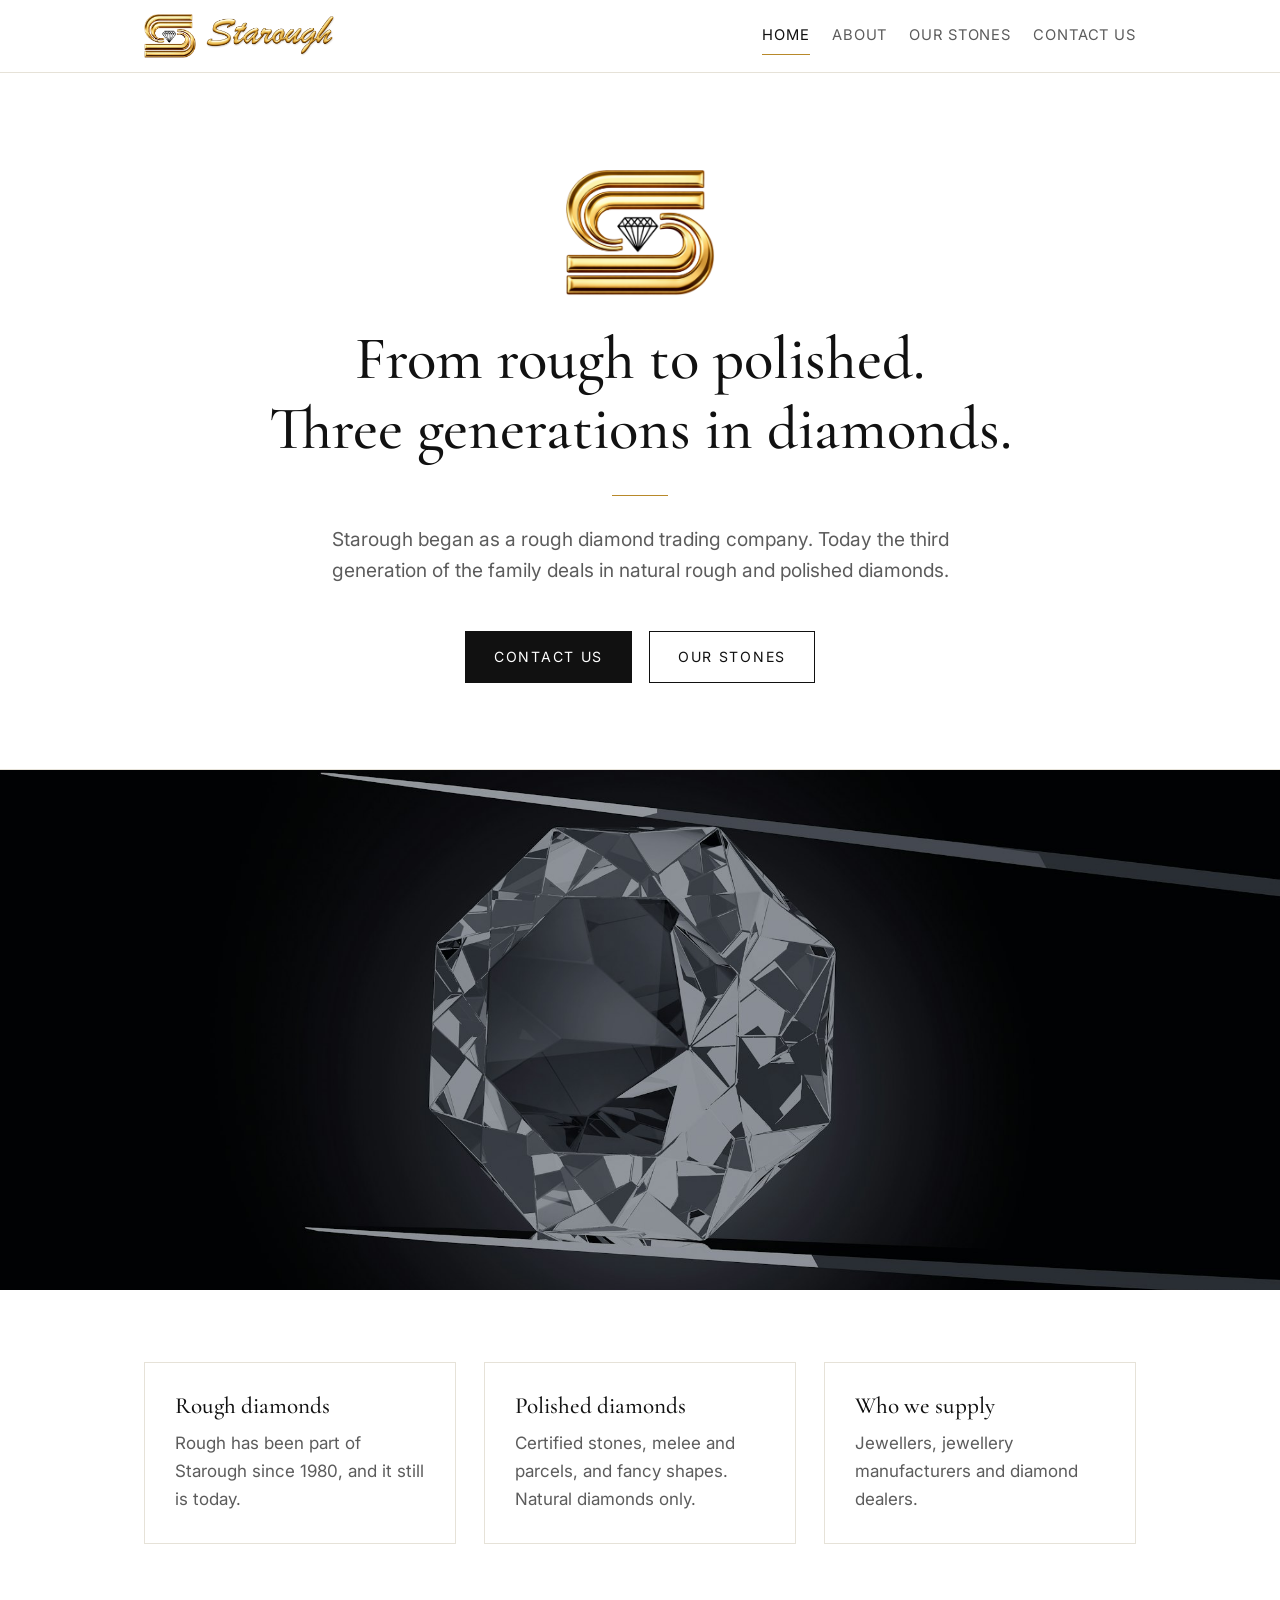
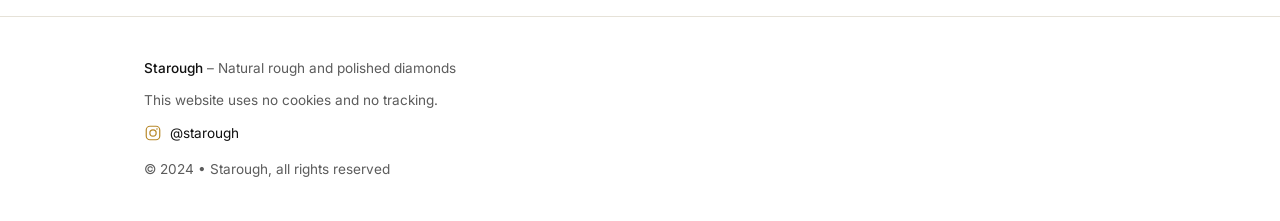
==== index.html @ c6b20c92 "Starough website: 4 pages, logo, photos, contact map, enquiry form (switched off) Co-Authored-By: Cl" ====
<!doctype html>
<html lang="en">
<head>
<meta charset="utf-8">
<meta name="viewport" content="width=device-width, initial-scale=1">
<title>Starough · Natural rough and polished diamonds</title>
<meta name="description" content="Starough: natural rough and polished diamonds.">
<link rel="preconnect" href="https://fonts.googleapis.com">
<link rel="preconnect" href="https://fonts.gstatic.com" crossorigin>
<link href="https://fonts.googleapis.com/css2?family=Cormorant+Garamond:wght@500&family=Inter:wght@400;500&display=swap" rel="stylesheet">
<link rel="stylesheet" href="style.css">
<link rel="icon" type="image/png" sizes="64x64" href="favicon.png">
<link rel="icon" type="image/png" sizes="256x256" href="favicon-256.png">
<link rel="apple-touch-icon" href="apple-touch-icon.png">
</head>
<body>
<header class="site">
  <div class="wrap">
    <a class="brand" href="index.html" aria-label="Starough home">
      <img src="logo.png" alt="" onerror="this.style.display='none'">
      <img class="name" src="name.png" alt="Starough">
    </a>
    <nav>
      <a href="index.html" aria-current="page">Home</a>
      <a href="about.html">About</a>
      <a href="stones.html">Our stones</a>
      <a href="contact.html">Contact Us</a>
    </nav>
  </div>
</header>
<main>
<section class="hero">
  <div class="wrap">
    <img class="hero-logo" src="logo.png" alt="" onerror="this.style.display='none'">
    <h1>From rough to polished.<br>Three generations in diamonds.</h1>
    <hr class="rule">
    <p class="lead">Starough began as a rough diamond trading company. Today the third generation of the family deals in natural rough and polished diamonds.</p>
    <a class="btn solid" href="contact.html">Contact us</a>
    <a class="btn" href="stones.html">Our stones</a>
  </div>
</section>
<div class="photo-band"><img src="images/home-hero.jpg" alt="A polished diamond held in tweezers"></div>
<section>
  <div class="wrap grid">
    <div class="card">
      <h3>Rough diamonds</h3>
      <p class="muted">Rough has been part of Starough since 1980, and it still is today.</p>
    </div>
    <div class="card">
      <h3>Polished diamonds</h3>
      <p class="muted">Certified stones, melee and parcels, and fancy shapes. Natural diamonds only.</p>
    </div>
    <div class="card">
      <h3>Who we supply</h3>
      <p class="muted">Jewellers, jewellery manufacturers and diamond dealers.</p>
    </div>
  </div>
</section>
</main>
<footer class="site">
  <div class="wrap">
    <div><strong>Starough</strong> – Natural rough and polished diamonds</div>
    <div>This website uses no cookies and no tracking.</div>
    <div><a class="insta" href="https://www.instagram.com/starough/" target="_blank" rel="noopener"><svg viewBox="0 0 24 24" width="18" height="18" aria-hidden="true"><rect x="3" y="3" width="18" height="18" rx="5" fill="none" stroke="currentColor" stroke-width="1.6"/><circle cx="12" cy="12" r="4.2" fill="none" stroke="currentColor" stroke-width="1.6"/><circle cx="17.3" cy="6.7" r="1.1" fill="currentColor"/></svg><span>@starough</span></a></div>
    <div>© 2024 • Starough, all rights reserved</div>
  </div>
</footer>
</body>
</html>
---- style.css ----
/* Starough website — white, black, thin gold */
:root {
  --ink: #111111;
  --muted: #5c5c5c;
  --line: #e6e2d8;
  --gold: #b8892a;
  --paper: #ffffff;
  --soft: #faf8f3;
  --todo: #fff3b0;
}
* { box-sizing: border-box; }
html { -webkit-text-size-adjust: 100%; }
body {
  margin: 0;
  background: var(--paper);
  color: var(--ink);
  font-family: "Inter", system-ui, -apple-system, "Segoe UI", sans-serif;
  font-size: 17px;
  line-height: 1.65;
}
a { color: var(--ink); text-decoration-color: var(--gold); text-underline-offset: 3px; }
a:hover { color: var(--gold); }
h1, h2, h3 {
  font-family: "Cormorant Garamond", Georgia, serif;
  font-weight: 500;
  line-height: 1.15;
  margin: 0 0 0.5em;
}
h1 { font-size: clamp(2.4rem, 6vw, 3.8rem); }
h2 { font-size: clamp(1.8rem, 4vw, 2.4rem); }
h3 { font-size: 1.45rem; }
p { margin: 0 0 1em; }
.wrap { max-width: 1040px; margin: 0 auto; padding: 0 24px; }

/* Header */
header.site {
  border-bottom: 1px solid var(--line);
  position: sticky; top: 0; background: rgba(255,255,255,0.96); z-index: 10;
}
header.site .wrap { display: flex; align-items: center; justify-content: space-between; gap: 16px; min-height: 72px; flex-wrap: wrap; }
.brand { display: flex; align-items: center; gap: 10px; text-decoration: none; }
.brand img { height: 44px; width: auto; }
.brand span {
  font-family: "Brush Script MT", "Brush Script Std", cursive; font-size: 2.8rem; letter-spacing: 0.01em;
  padding: 2px 6px; line-height: 1;
  color: #c8962e; /* fallback for old browsers */
  /* polished gold tubes, like the logo: two bright bands of light with deep bronze between */
  background: linear-gradient(180deg,
    #4a2a02 0%, #a8690f 10%, #f7d06a 24%, #fffbe8 31%, #ffd25e 38%,
    #b2730f 50%, #6e4106 55%, #c98d21 64%, #ffe39a 76%, #fff4cf 80%,
    #d79a2a 90%, #5a3404 100%);
  -webkit-background-clip: text; background-clip: text;
  -webkit-text-fill-color: transparent;
  -webkit-text-stroke: 0.9px #5e3805;
  filter: drop-shadow(0 -0.5px 0 rgba(255, 245, 205, 0.9))
          drop-shadow(0 1.5px 0 #6b3f05)
          drop-shadow(0 4px 4px rgba(60, 35, 0, 0.35));
}
.brand img, .hero-logo { mix-blend-mode: multiply; }
nav { display: flex; gap: 22px; flex-wrap: wrap; }
nav a { text-decoration: none; font-size: 0.92rem; letter-spacing: 0.06em; text-transform: uppercase; color: var(--muted); padding: 6px 0; border-bottom: 1px solid transparent; }
nav a:hover, nav a[aria-current="page"] { color: var(--ink); border-bottom-color: var(--gold); }

/* Hero */
.hero { padding: 96px 0 80px; text-align: center; border-bottom: 1px solid var(--line); }
.hero p.lead { font-size: 1.2rem; color: var(--muted); max-width: 620px; margin: 0 auto 2em; }
.eyebrow { font-size: 0.8rem; letter-spacing: 0.22em; text-transform: uppercase; color: var(--gold); margin-bottom: 1.2em; }
.rule { width: 56px; height: 1px; background: var(--gold); margin: 0 auto 28px; border: 0; }
.btn { display: inline-block; padding: 13px 28px; border: 1px solid var(--ink); text-decoration: none; font-size: 0.88rem; letter-spacing: 0.12em; text-transform: uppercase; margin: 6px; }
.btn.solid { background: var(--ink); color: #fff; }
.btn.solid:hover { background: var(--gold); border-color: var(--gold); color: #fff; }
.btn:hover { border-color: var(--gold); }

/* Sections */
section { padding: 72px 0; }
section.soft { background: var(--soft); border-top: 1px solid var(--line); border-bottom: 1px solid var(--line); }
.page-head { padding: 72px 0 40px; text-align: center; }
.page-head p { color: var(--muted); max-width: 640px; margin: 0 auto; }
.grid { display: grid; gap: 28px; grid-template-columns: repeat(auto-fit, minmax(260px, 1fr)); }
.card { border: 1px solid var(--line); padding: 30px; background: #fff; }
.card h3 { margin-bottom: 0.4em; }
.card p:last-child { margin-bottom: 0; }
.muted { color: var(--muted); }
.note { border-left: 2px solid var(--gold); padding: 4px 0 4px 18px; color: var(--muted); }
ul.plain { list-style: none; padding: 0; margin: 0 0 1em; }
ul.plain li { padding: 8px 0; border-bottom: 1px solid var(--line); }
.two { display: grid; gap: 48px; grid-template-columns: repeat(auto-fit, minmax(300px, 1fr)); align-items: start; }
dl.office { margin: 0; }
dl.office dt { font-size: 0.78rem; letter-spacing: 0.16em; text-transform: uppercase; color: var(--gold); margin-top: 14px; }
dl.office dd { margin: 2px 0 0; }

/* Details still to fill in — remove this highlight once real details are in */
.todo { background: var(--todo); padding: 0 4px; }

/* Footer */
footer.site { border-top: 1px solid var(--line); padding: 40px 0; font-size: 0.85rem; color: var(--muted); }
footer.site .wrap { display: grid; gap: 10px; }
footer.site strong { color: var(--ink); font-weight: 500; }

@media (max-width: 600px) {
  body { font-size: 16px; }
  .wrap { padding: 0 16px; }
  .hero { padding: 64px 0 56px; }
  section { padding: 52px 0; }
  nav { gap: 16px; }
}

.hero-logo { width: 150px; height: auto; display: block; margin: 0 auto 28px; }
.brand img.name { height: 40px; mix-blend-mode: normal; }
@media (max-width: 600px) { .brand img { height: 36px; } .brand img.name { height: 32px; } }

/* Contact map */
figure.map { margin: 0; border: 1px solid var(--line); background: var(--soft); }
figure.map svg { display: block; width: 100%; height: auto; }
.land { fill: #e9e4d8; stroke: #fff; stroke-width: 0.6; }
.hl { fill: #e4cf98; stroke: #fff; stroke-width: 0.6; }
.pin { cursor: pointer; outline: none; }
.pin .dot { fill: var(--gold); stroke: #fff; stroke-width: 2.5; }
.pin .halo { fill: transparent; }
.pin .pulse { fill: none; stroke: var(--gold); stroke-width: 2; opacity: 0; }
.pin text { font-family: "Inter", sans-serif; font-size: 17px; letter-spacing: 0.06em; fill: var(--muted); paint-order: stroke; stroke: #faf8f3; stroke-width: 5px; }
.pin:hover .dot, .pin:focus-visible .dot, .pin.on .dot { fill: var(--ink); }
.pin.on text, .pin:hover text { fill: var(--ink); font-weight: 500; }
.pin.on .pulse { animation: pulse 2s ease-out infinite; }
@keyframes pulse { 0% { r: 8; opacity: .9; } 100% { r: 26; opacity: 0; } }
@media (prefers-reduced-motion: reduce) { .pin.on .pulse { animation: none; } }
.tabs { display: flex; flex-wrap: wrap; gap: 8px; margin: 24px 0; }
.tab { font: inherit; font-size: 0.85rem; letter-spacing: 0.1em; text-transform: uppercase; background: #fff; color: var(--muted); border: 1px solid var(--line); padding: 10px 18px; cursor: pointer; }
.tab:hover { border-color: var(--gold); color: var(--ink); }
.tab[aria-selected="true"] { background: var(--ink); border-color: var(--ink); color: #fff; }
.places { display: grid; gap: 20px; }
.place { border: 1px solid var(--line); border-top: 2px solid var(--gold); padding: 28px 30px; max-width: 560px; animation: fadein .35s ease; }
.place h3 { margin-bottom: 0.1em; }
.place .co { color: var(--muted); margin-bottom: 0.4em; }
@keyframes fadein { from { opacity: 0; transform: translateY(6px); } to { opacity: 1; transform: none; } }
@media (max-width: 600px) { .pin text { font-size: 36px; stroke-width: 8px; } .pin .dot { r: 13; } .tab { flex: 1 1 40%; } .place { padding: 22px; } }

/* contact: all four addresses shown */
.places { grid-template-columns: repeat(auto-fit, minmax(220px, 1fr)); margin-top: 28px; }
.place { max-width: none; animation: none; transition: border-color .2s, box-shadow .2s; }
.place.on { border-color: var(--gold); box-shadow: 0 0 0 1px var(--gold); }
.pin.static { cursor: default; pointer-events: none; }

/* Enquiry form */
.enquiry { border: 1px solid var(--line); border-top: 2px solid var(--gold); padding: 36px; }
.fgrid { display: grid; gap: 18px 24px; grid-template-columns: repeat(auto-fit, minmax(240px, 1fr)); margin: 24px 0 8px; }
.enquiry label { display: block; font-size: 0.78rem; letter-spacing: 0.12em; text-transform: uppercase; color: var(--muted); }
.enquiry input:not([type=checkbox]), .enquiry select, .enquiry textarea {
  display: block; width: 100%; margin-top: 6px; font: inherit; font-size: 16px; color: var(--ink);
  background: #fff; border: 1px solid var(--line); border-radius: 0; padding: 11px 12px; text-transform: none; letter-spacing: normal; }
.enquiry input:focus, .enquiry select:focus, .enquiry textarea:focus { outline: none; border-color: var(--gold); box-shadow: 0 0 0 1px var(--gold); }
.enquiry fieldset { border: 0; padding: 0; margin: 18px 0; display: flex; flex-wrap: wrap; gap: 10px 24px; }
.enquiry legend { font-size: 0.78rem; letter-spacing: 0.12em; text-transform: uppercase; color: var(--muted); margin-bottom: 10px; padding: 0; }
.enquiry label.check { display: flex; align-items: center; gap: 8px; text-transform: none; letter-spacing: normal; font-size: 1rem; color: var(--ink); }
.enquiry label.check input { accent-color: var(--gold); width: 18px; height: 18px; }
.enquiry label.full { margin-bottom: 14px; }
.enquiry .small { font-size: 0.85rem; }
.enquiry .btn { margin: 4px 0 0; cursor: pointer; font: inherit; font-size: 0.88rem; letter-spacing: 0.12em; }
.enquiry .btn:disabled { opacity: .6; cursor: wait; }
.form-msg { margin: 14px 0 0; min-height: 1.4em; }
.form-msg.ok { color: #2f6b3a; } .form-msg.err { color: #9a3b1b; }
.hp { position: absolute; left: -9999px; }
@media (max-width: 600px) { .enquiry { padding: 22px 18px; } }
@media (max-width: 600px) { nav { gap: 14px; } nav a { font-size: 0.78rem; letter-spacing: 0.04em; } }
h1.eyebrow { font-family: "Inter", system-ui, sans-serif; font-size: 0.8rem; font-weight: 400; line-height: 1.4; margin: 0; }
.story .wrap > * { max-width: 760px; }
.story p { font-size: 1.05rem; }
.grid-2 { grid-template-columns: repeat(auto-fit, minmax(min(100%, 420px), 1fr)); }

/* Photos */
figure { margin: 0; }
.photo-band { height: clamp(240px, 42vw, 520px); overflow: hidden; background: #000; }
.photo-band img, .banner img, .split img, .card-img img, .side-photo img { display: block; width: 100%; height: 100%; object-fit: cover; }
.banner { height: clamp(200px, 32vw, 400px); overflow: hidden; margin-bottom: 8px; }
.split { display: grid; grid-template-columns: 1fr 1fr; gap: 12px; margin-bottom: 24px; }
.split figure { position: relative; height: clamp(160px, 26vw, 320px); overflow: hidden; }
.split figcaption { position: absolute; left: 0; bottom: 0; padding: 8px 14px; background: rgba(255,255,255,.92); font-size: .78rem; letter-spacing: .14em; text-transform: uppercase; }
.card-img { margin: -30px -30px 22px; height: 210px; overflow: hidden; background: #111; }
.story-grid { display: grid; grid-template-columns: minmax(0, 1.5fr) minmax(0, 1fr); gap: 48px; align-items: start; }
.story .wrap > .story-grid { max-width: none; }
.side-photo { height: 100%; min-height: 360px; max-height: 560px; overflow: hidden; }
@media (max-width: 760px) {
  .story-grid { grid-template-columns: 1fr; gap: 28px; }
  .side-photo { min-height: 0; height: 260px; }
  .split { gap: 8px; }
}

.insta { display: inline-flex; align-items: center; gap: 8px; text-decoration: none; color: var(--ink); }
.insta svg { color: var(--gold); }
.insta:hover span { text-decoration: underline; text-decoration-color: var(--gold); }
.follow { margin-top: 24px; color: var(--muted); display: flex; align-items: center; gap: 10px; flex-wrap: wrap; }
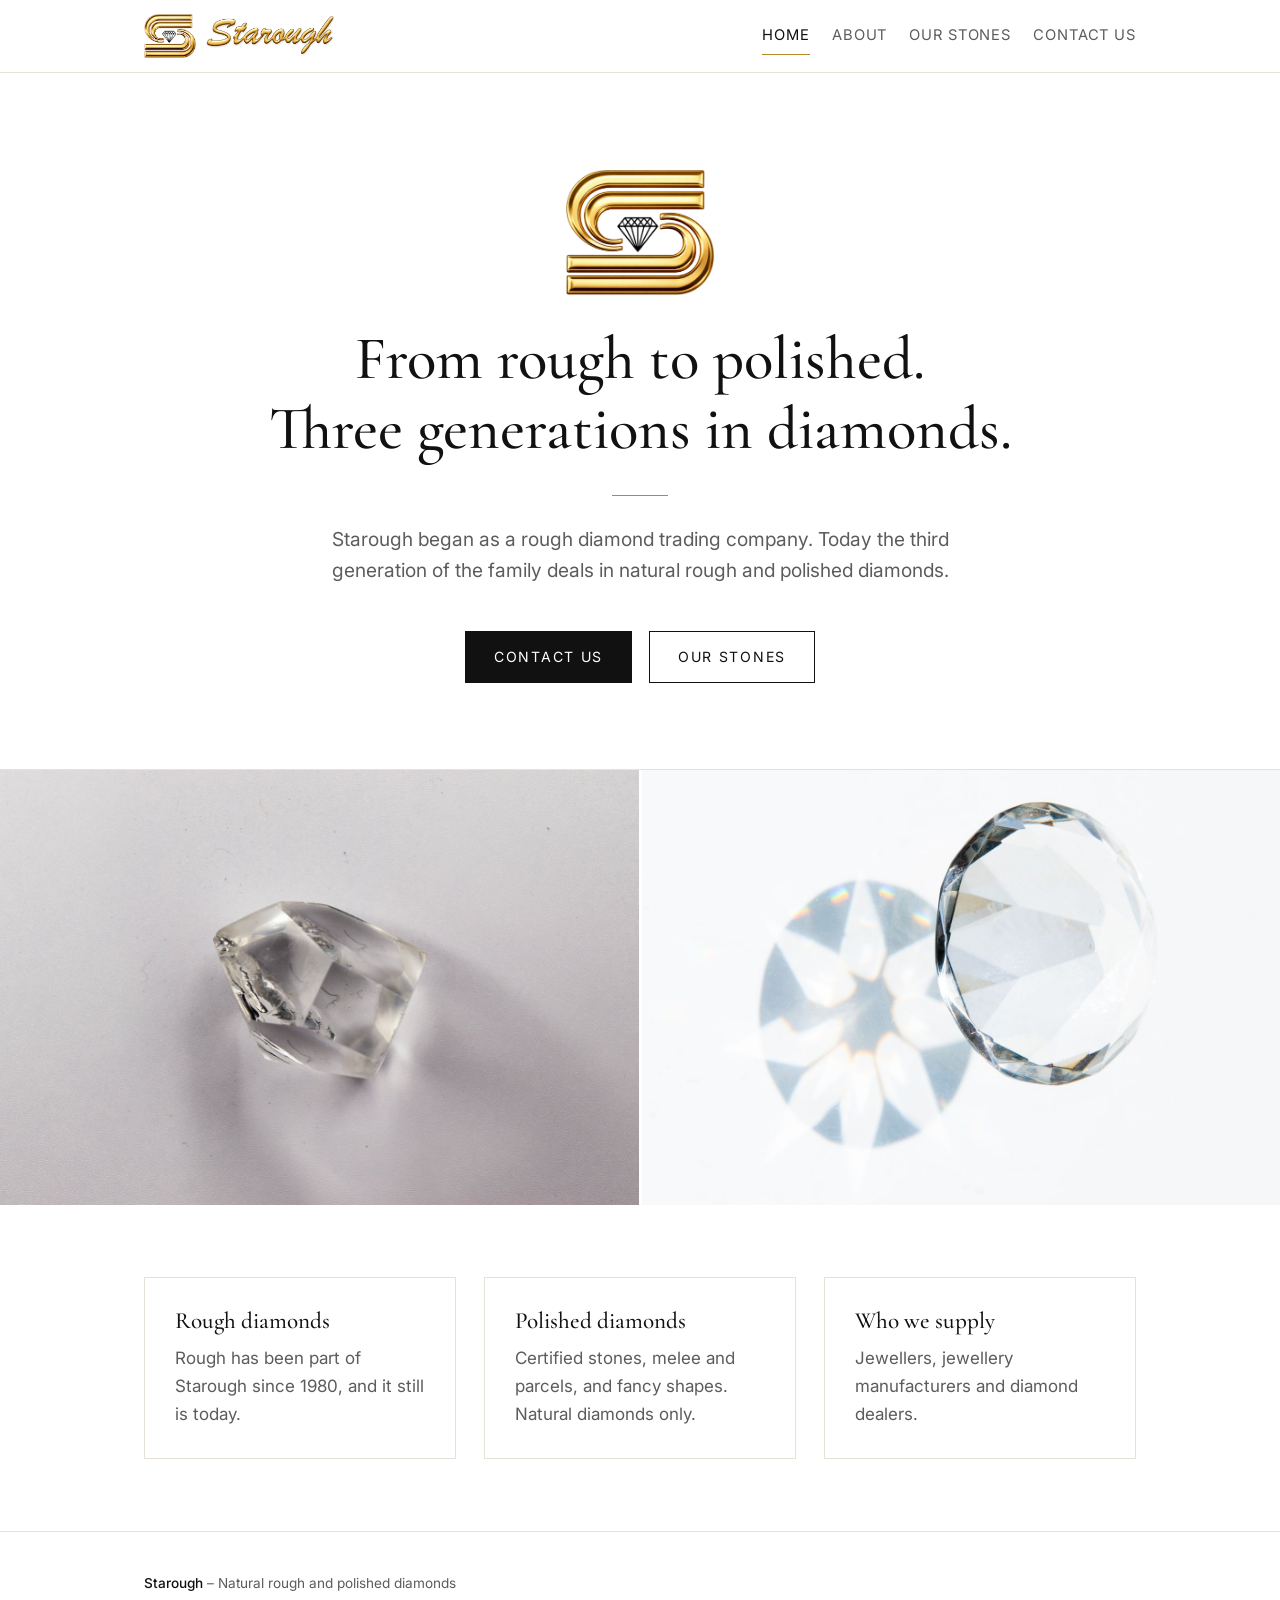
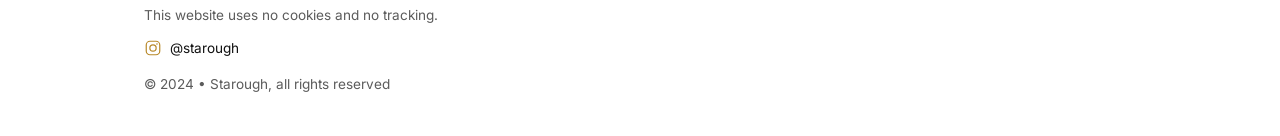
==== commit 93acc3b2: "Home page: rough and polished split photo Co-Authored-By: Claude Opus 5.5 <noreply@anthropic.com>" ====
--- a/index.html
+++ b/index.html
@@ -39,7 +39,7 @@
     <a class="btn" href="stones.html">Our stones</a>
   </div>
 </section>
-<div class="photo-band"><img src="images/home-hero.jpg" alt="A polished diamond held in tweezers"></div>
+<div class="photo-band duo"><img src="images/home-rough.jpg" alt="An uncut rough diamond"><img src="images/home-polished.jpg" alt="A polished round diamond"></div>
 <section>
   <div class="wrap grid">
     <div class="card">
--- a/style.css
+++ b/style.css
@@ -189,3 +189,6 @@
 .insta svg { color: var(--gold); }
 .insta:hover span { text-decoration: underline; text-decoration-color: var(--gold); }
 .follow { margin-top: 24px; color: var(--muted); display: flex; align-items: center; gap: 10px; flex-wrap: wrap; }
+
+.photo-band.duo { display: grid; grid-template-columns: 1fr 1fr; grid-template-rows: 100%; gap: 3px; background: #fff; height: clamp(220px, 34vw, 440px); }
+.photo-band.duo img { min-width: 0; min-height: 0; height: 100%; object-position: center; }
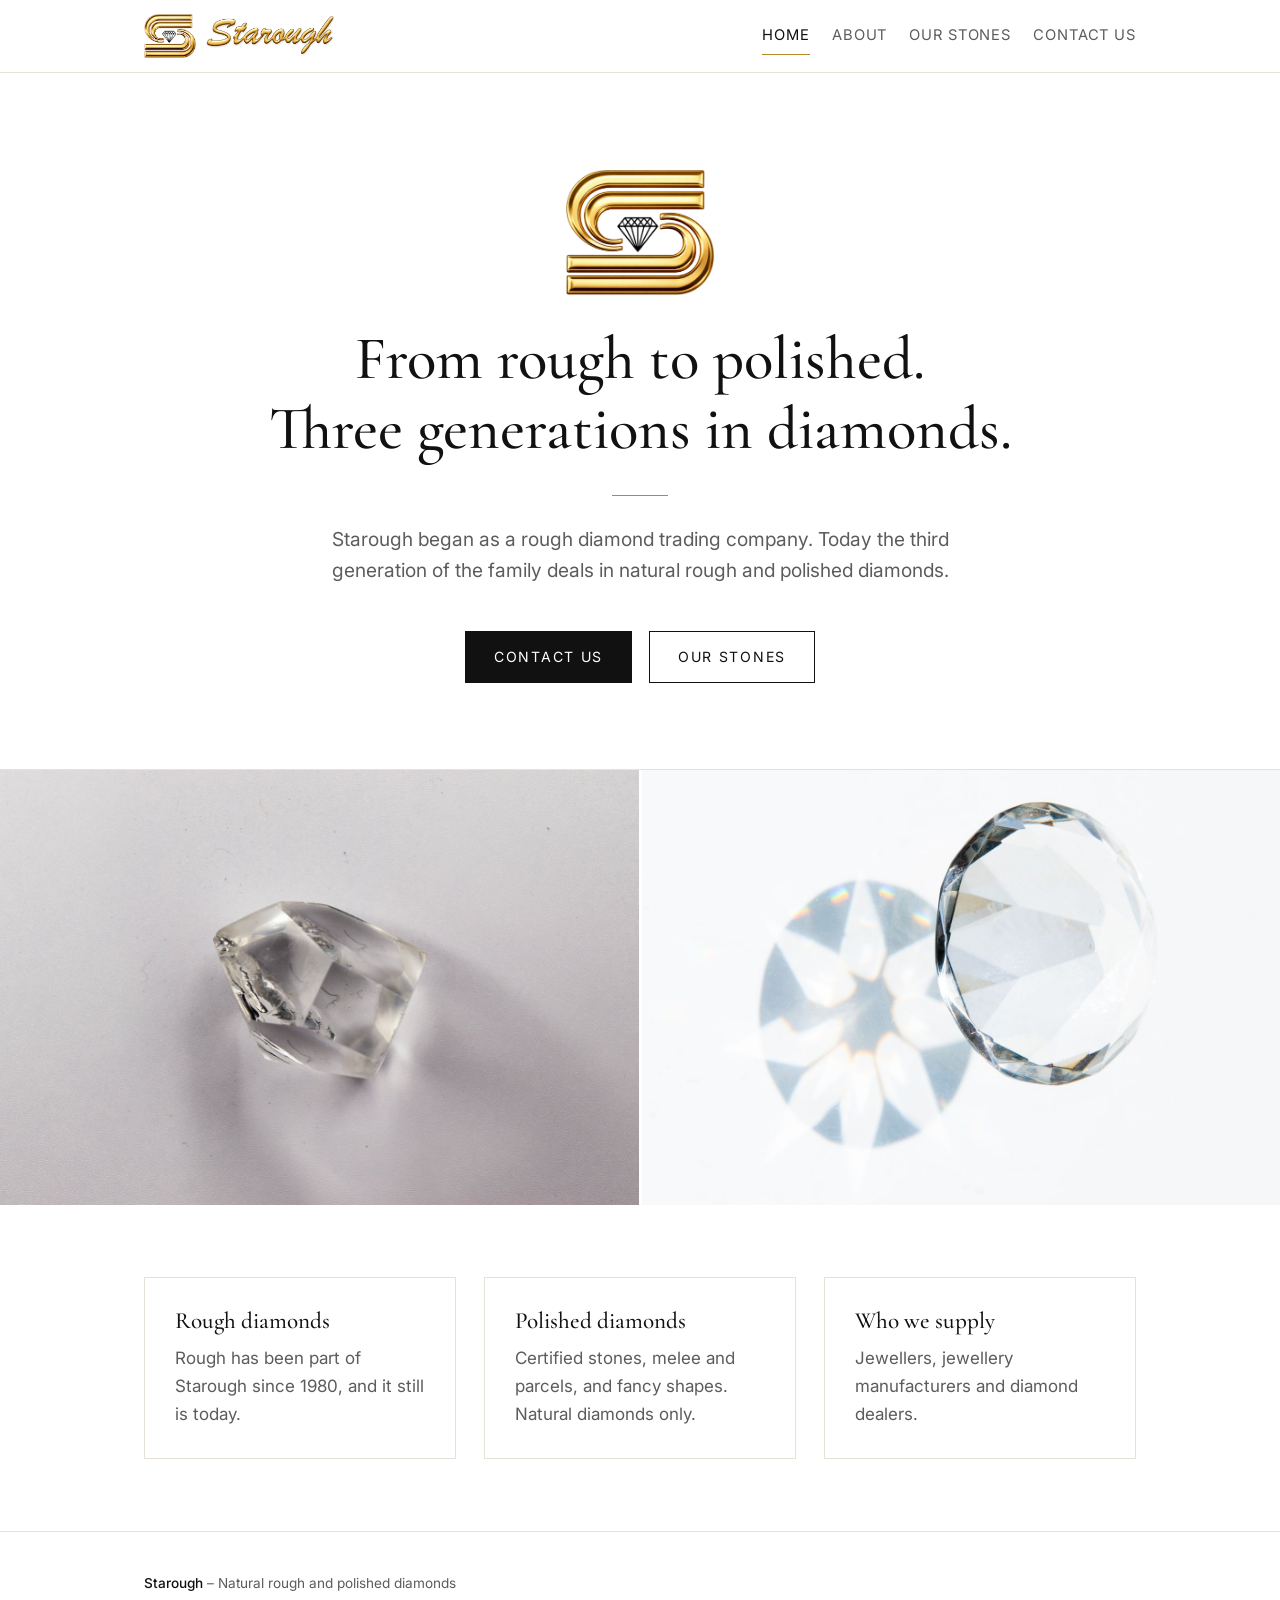
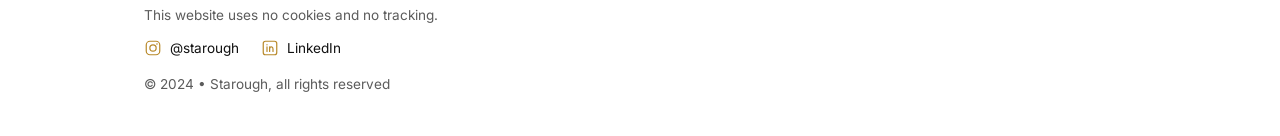
==== commit 8212b61e: "Website: LinkedIn link next to Instagram Co-Authored-By: Claude Opus 5.5 <noreply@anthropic.com>" ====
--- a/index.html
+++ b/index.html
@@ -61,7 +61,7 @@
   <div class="wrap">
     <div><strong>Starough</strong> – Natural rough and polished diamonds</div>
     <div>This website uses no cookies and no tracking.</div>
-    <div><a class="insta" href="https://www.instagram.com/starough/" target="_blank" rel="noopener"><svg viewBox="0 0 24 24" width="18" height="18" aria-hidden="true"><rect x="3" y="3" width="18" height="18" rx="5" fill="none" stroke="currentColor" stroke-width="1.6"/><circle cx="12" cy="12" r="4.2" fill="none" stroke="currentColor" stroke-width="1.6"/><circle cx="17.3" cy="6.7" r="1.1" fill="currentColor"/></svg><span>@starough</span></a></div>
+    <div><span class="socials"><a class="insta" href="https://www.instagram.com/starough/" target="_blank" rel="noopener"><svg viewBox="0 0 24 24" width="18" height="18" aria-hidden="true"><rect x="3" y="3" width="18" height="18" rx="5" fill="none" stroke="currentColor" stroke-width="1.6"/><circle cx="12" cy="12" r="4.2" fill="none" stroke="currentColor" stroke-width="1.6"/><circle cx="17.3" cy="6.7" r="1.1" fill="currentColor"/></svg><span>@starough</span></a><a class="insta" href="https://www.linkedin.com/company/22432444/" target="_blank" rel="noopener"><svg viewBox="0 0 24 24" width="18" height="18" aria-hidden="true"><rect x="3" y="3" width="18" height="18" rx="3" fill="none" stroke="currentColor" stroke-width="1.6"/><path d="M8 10.5v6M8 7.6v.1M11.5 16.5v-6M11.5 13.2c0-1.6 1-2.7 2.4-2.7s2.1 1 2.1 2.7v3.3" fill="none" stroke="currentColor" stroke-width="1.6" stroke-linecap="round"/></svg><span>LinkedIn</span></a></span></div>
     <div>© 2024 • Starough, all rights reserved</div>
   </div>
 </footer>
--- a/style.css
+++ b/style.css
@@ -192,3 +192,6 @@
 
 .photo-band.duo { display: grid; grid-template-columns: 1fr 1fr; grid-template-rows: 100%; gap: 3px; background: #fff; height: clamp(220px, 34vw, 440px); }
 .photo-band.duo img { min-width: 0; min-height: 0; height: 100%; object-position: center; }
+
+.socials { display: inline-flex; gap: 22px; flex-wrap: wrap; }
+.follow .insta + .insta { margin-left: 14px; }
